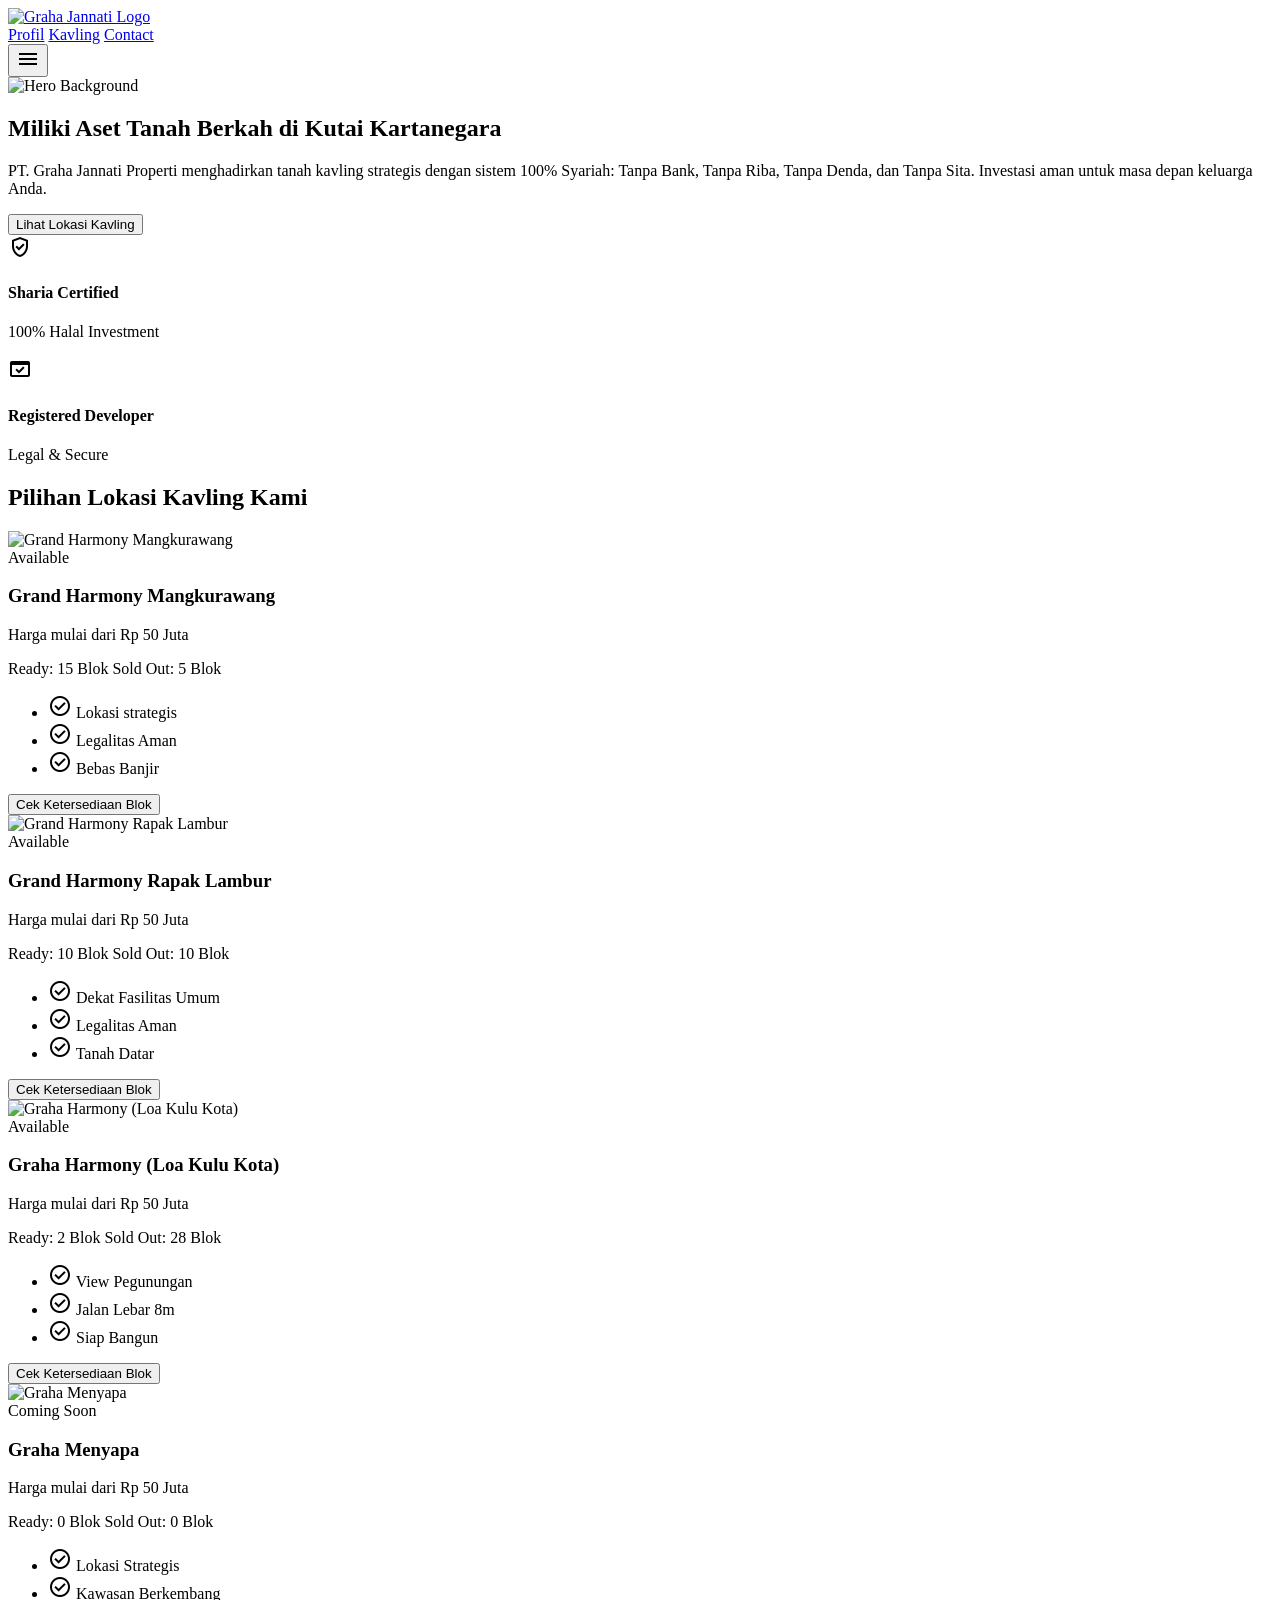
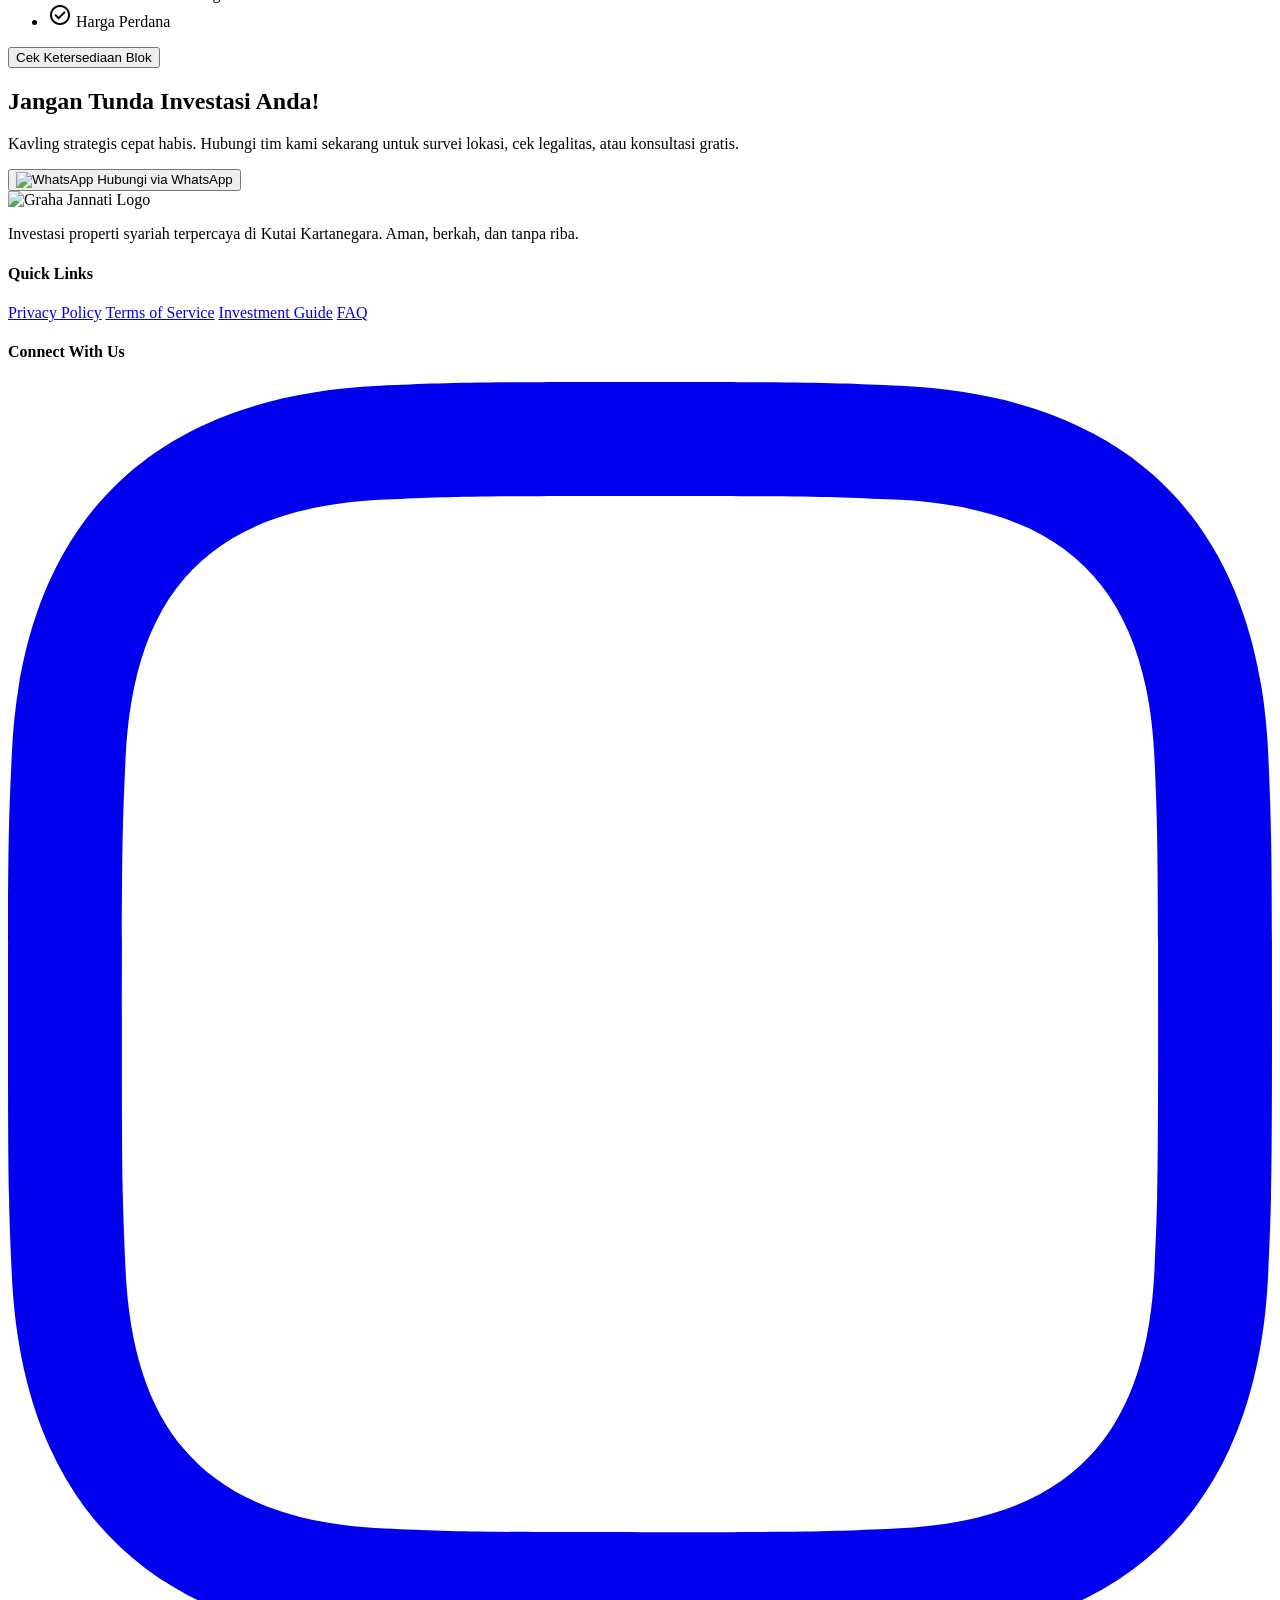
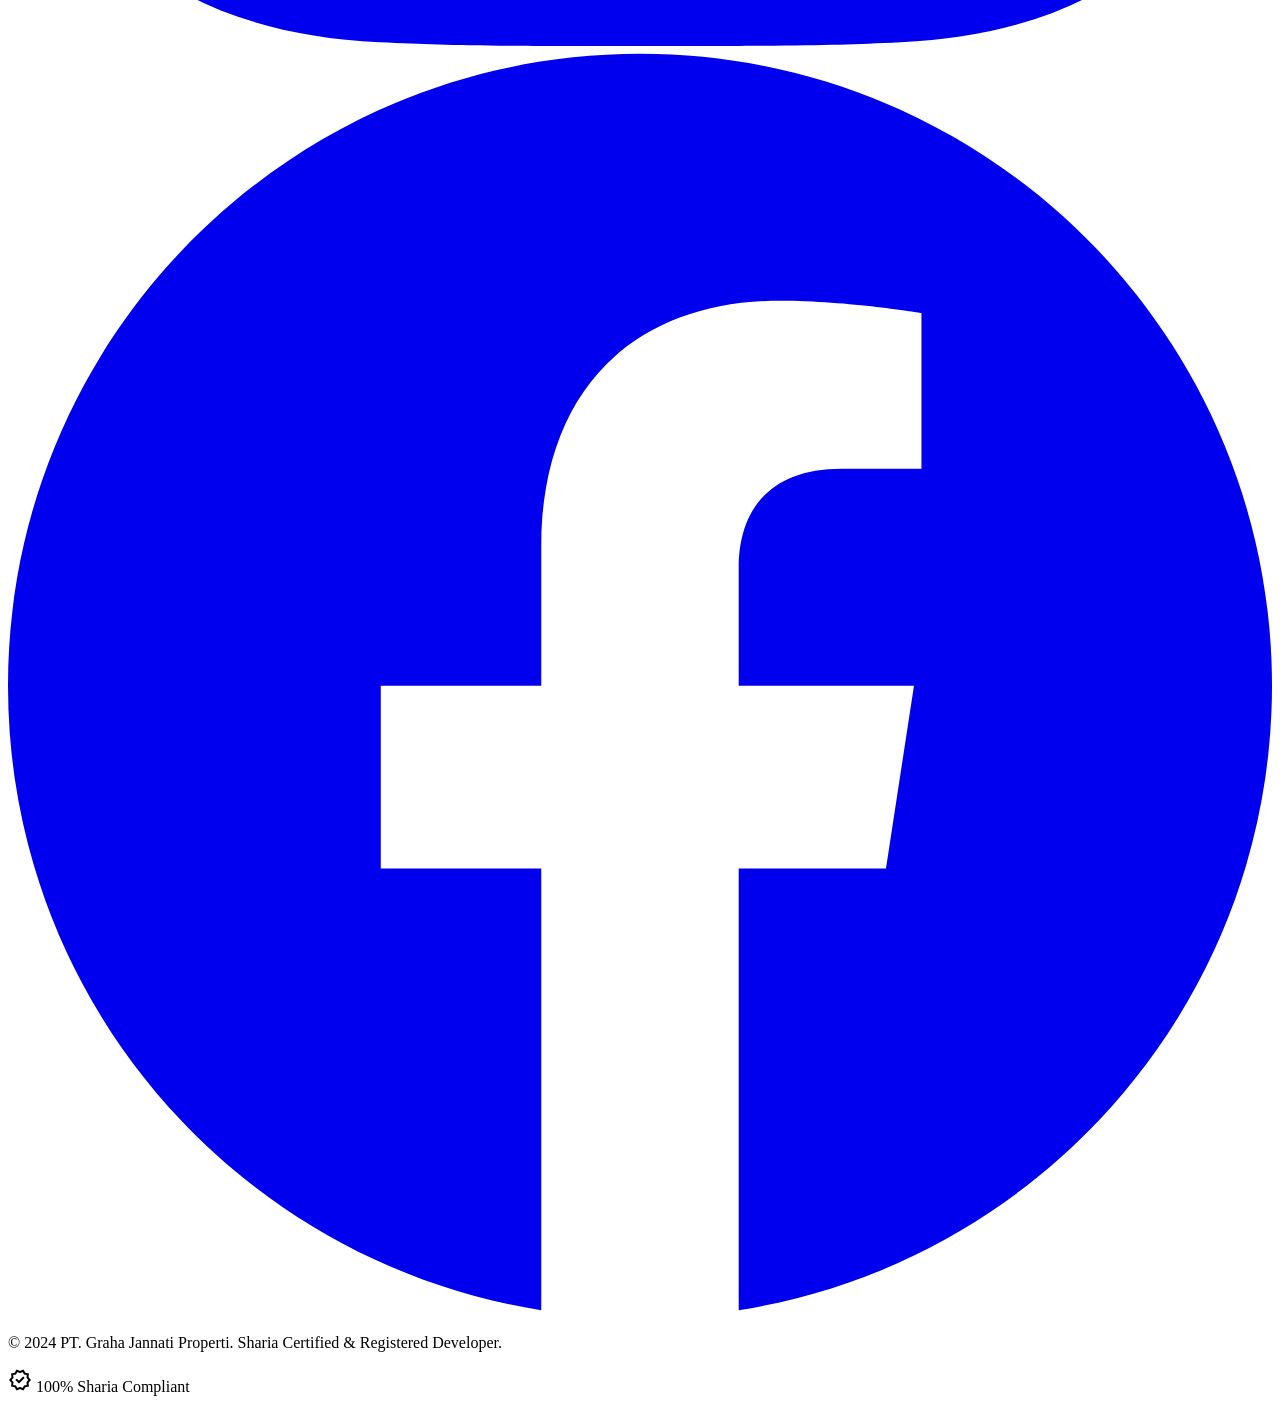
==== index.html @ 593609e7 "first commit" ====
<!DOCTYPE html>
<html class="scroll-smooth" lang="en">
<head>
    <meta charset="utf-8">
    <meta content="width=device-width, initial-scale=1.0" name="viewport">
    <title>Graha Jannati Properti - Tanah Berkah</title>
    
    <link href="https://fonts.googleapis.com/css2?family=Plus+Jakarta+Sans:wght@400;600;700&family=Inter:wght@400;600&display=swap" rel="stylesheet">
    <link href="https://fonts.googleapis.com/css2?family=Material+Symbols+Outlined:wght,FILL@100..700,0..1&display=swap" rel="stylesheet">
    
    <link rel="stylesheet" href="style.css">
    
    <script src="https://cdn.tailwindcss.com?plugins=forms,container-queries"></script>
    <script src="tailwind-config.js"></script>
</head>
<body class="bg-background text-on-background font-body-md antialiased pt-20">
    <nav class="fixed top-0 w-full z-50 bg-surface/80 dark:bg-surface-dim/80 backdrop-blur-md border-b border-outline-variant/30 shadow-sm transition-all duration-300 ease-in-out">
        <div class="flex justify-between items-center px-gutter py-4 max-w-container-max mx-auto">
            <a class="font-display-lg-mobile text-display-lg-mobile font-bold text-primary dark:text-primary-fixed" href="#"><img src="https://lh3.googleusercontent.com/aida-public/[base64]" alt="Graha Jannati Logo" class="h-10 w-auto object-contain"></a>
            <div class="hidden md:flex items-center space-x-6">
                <a class="font-label-md text-label-md uppercase tracking-wider text-primary font-bold border-b-2 border-primary pb-1" href="#">Profil</a>
                <a class="font-label-md text-label-md uppercase tracking-wider text-on-surface-variant hover:text-primary transition-all" href="#">Kavling</a>
                <a class="font-label-md text-label-md uppercase tracking-wider text-on-surface-variant hover:text-primary transition-all" href="#">Contact</a>
            </div>
            <button class="md:hidden text-on-surface">
                <span class="material-symbols-outlined text-3xl">menu</span>
            </button>
        </div>
    </nav>
    
    <section class="relative w-full min-h-[500px] flex items-center justify-center py-12">
        <div class="absolute inset-0 z-0">
            <img alt="Hero Background" class="w-full h-full object-cover" src="https://lh3.googleusercontent.com/aida-public/[base64]">
            <div class="absolute inset-0 bg-black/50 backdrop-blur-[2px]"></div>
        </div>
        <div class="relative z-10 w-full max-w-container-max mx-auto px-gutter text-center md:text-left flex flex-col md:flex-row items-center gap-8">
            <div class="md:w-3/5 space-y-stack-md text-white">
                <h1 class="font-display-lg text-display-lg md:text-[56px] text-white">
                    Miliki Aset Tanah Berkah di <span class="text-secondary-fixed">Kutai Kartanegara</span>
                </h1>
                <p class="font-body-lg text-body-lg text-inverse-on-surface max-w-2xl opacity-90">
                    PT. Graha Jannati Properti menghadirkan tanah kavling strategis dengan sistem 100% Syariah: Tanpa Bank, Tanpa Riba, Tanpa Denda, dan Tanpa Sita. Investasi aman untuk masa depan keluarga Anda.
                </p>
                <div class="pt-stack-md">
                    <button class="px-8 py-4 bg-secondary-container text-on-secondary-container rounded-full font-headline-sm text-[18px] hover:bg-secondary-fixed transition-all shadow-lg hover:shadow-xl transform hover:-translate-y-1">
                        Lihat Lokasi Kavling
                    </button>
                </div>
            </div>
            <div class="md:w-2/5 flex flex-col gap-4 mt-8 md:mt-0 items-center md:items-end w-full">
                <div class="bg-surface/10 backdrop-blur-md border border-white/20 p-4 rounded-xl flex items-center gap-4 w-full max-w-sm">
                    <span class="material-symbols-outlined text-secondary-fixed text-4xl">verified_user</span>
                    <div>
                        <h4 class="font-headline-sm text-lg text-white">Sharia Certified</h4>
                        <p class="font-caption text-caption text-inverse-on-surface opacity-80">100% Halal Investment</p>
                    </div>
                </div>
                <div class="bg-surface/10 backdrop-blur-md border border-white/20 p-4 rounded-xl flex items-center gap-4 w-full max-w-sm">
                    <span class="material-symbols-outlined text-secondary-fixed text-4xl">domain_verification</span>
                    <div>
                        <h4 class="font-headline-sm text-lg text-white">Registered Developer</h4>
                        <p class="font-caption text-caption text-inverse-on-surface opacity-80">Legal & Secure</p>
                    </div>
                </div>
            </div>
        </div>
    </section>

    <section class="py-section-padding-mobile md:py-section-padding-desktop px-gutter max-w-container-max mx-auto">
        <div class="text-center mb-12">
            <h2 class="font-headline-md text-headline-md text-on-surface mb-4">Pilihan Lokasi Kavling Kami</h2>
            <div class="w-24 h-1 bg-primary mx-auto rounded-full"></div>
        </div>
        <div class="grid grid-cols-1 md:grid-cols-2 lg:grid-cols-3 gap-8">
            <div class="bg-surface-container-lowest rounded-xl overflow-hidden border border-outline-variant/30 shadow-sm hover:shadow-lg transition-shadow duration-300 group">
                <div class="relative h-48 overflow-hidden">
                    <img alt="Grand Harmony Mangkurawang" class="w-full h-full object-cover group-hover:scale-105 transition-transform duration-500" src="https://lh3.googleusercontent.com/aida-public/[base64]">
                    <div class="absolute top-4 left-4 bg-primary text-on-primary px-3 py-1 rounded-full font-label-md text-xs shadow-md">Available</div>
                </div>
                <div class="p-6 space-y-4">
                    <h3 class="font-headline-sm text-xl text-on-surface">Grand Harmony Mangkurawang</h3>
                    <p class="font-headline-sm text-lg text-secondary">Harga mulai dari Rp 50 Juta</p>
                    <div class="space-y-1">
                        <div class="flex justify-between font-caption text-caption text-on-surface-variant">
                            <span class="">Ready: 15 Blok</span>
                            <span class="">Sold Out: 5 Blok</span>
                        </div>
                        <div class="w-full bg-surface-variant rounded-full h-2">
                            <div class="bg-primary h-2 rounded-full" style="width: 75%"></div>
                        </div>
                    </div>
                    <ul class="space-y-2 font-body-md text-sm text-on-surface-variant border-t border-outline-variant/20 pt-4">
                        <li class="flex items-center gap-2"><span class="material-symbols-outlined text-primary text-sm">check_circle</span> Lokasi strategis</li>
                        <li class="flex items-center gap-2"><span class="material-symbols-outlined text-primary text-sm">check_circle</span> Legalitas Aman</li>
                        <li class="flex items-center gap-2"><span class="material-symbols-outlined text-primary text-sm">check_circle</span> Bebas Banjir</li>
                    </ul>
                    <button class="w-full mt-4 py-3 border-2 border-primary text-primary rounded-lg font-label-md hover:bg-primary hover:text-on-primary transition-colors">
                        Cek Ketersediaan Blok
                    </button>
                </div>
            </div>
            <div class="bg-surface-container-lowest rounded-xl overflow-hidden border border-outline-variant/30 shadow-sm hover:shadow-lg transition-shadow duration-300 group">
                <div class="relative h-48 overflow-hidden">
                    <img alt="Grand Harmony Rapak Lambur" class="w-full h-full object-cover group-hover:scale-105 transition-transform duration-500" src="https://lh3.googleusercontent.com/aida-public/[base64]">
                    <div class="absolute top-4 left-4 bg-primary text-on-primary px-3 py-1 rounded-full font-label-md text-xs shadow-md">Available</div>
                </div>
                <div class="p-6 space-y-4">
                    <h3 class="font-headline-sm text-xl text-on-surface">Grand Harmony Rapak Lambur</h3>
                    <p class="font-headline-sm text-lg text-secondary">Harga mulai dari Rp 50 Juta</p>
                    <div class="space-y-1">
                        <div class="flex justify-between font-caption text-caption text-on-surface-variant">
                            <span class="">Ready: 10 Blok</span>
                            <span class="">Sold Out: 10 Blok</span>
                        </div>
                        <div class="w-full bg-surface-variant rounded-full h-2">
                            <div class="bg-primary h-2 rounded-full" style="width: 50%"></div>
                        </div>
                    </div>
                    <ul class="space-y-2 font-body-md text-sm text-on-surface-variant border-t border-outline-variant/20 pt-4">
                        <li class="flex items-center gap-2"><span class="material-symbols-outlined text-primary text-sm">check_circle</span> Dekat Fasilitas Umum</li>
                        <li class="flex items-center gap-2"><span class="material-symbols-outlined text-primary text-sm">check_circle</span> Legalitas Aman</li>
                        <li class="flex items-center gap-2"><span class="material-symbols-outlined text-primary text-sm">check_circle</span> Tanah Datar</li>
                    </ul>
                    <button class="w-full mt-4 py-3 border-2 border-primary text-primary rounded-lg font-label-md hover:bg-primary hover:text-on-primary transition-colors">
                        Cek Ketersediaan Blok
                    </button>
                </div>
            </div>
            <div class="bg-surface-container-lowest rounded-xl overflow-hidden border border-outline-variant/30 shadow-sm hover:shadow-lg transition-shadow duration-300 group">
                <div class="relative h-48 overflow-hidden">
                    <img alt="Graha Harmony (Loa Kulu Kota)" class="w-full h-full object-cover group-hover:scale-105 transition-transform duration-500" src="https://lh3.googleusercontent.com/aida-public/[base64]">
                    <div class="absolute top-4 left-4 bg-primary text-on-primary px-3 py-1 rounded-full font-label-md text-xs shadow-md">Available</div>
                </div>
                <div class="p-6 space-y-4">
                    <h3 class="font-headline-sm text-xl text-on-surface">Graha Harmony (Loa Kulu Kota)</h3>
                    <p class="font-headline-sm text-lg text-secondary">Harga mulai dari Rp 50 Juta</p>
                    <div class="space-y-1">
                        <div class="flex justify-between font-caption text-caption text-on-surface-variant">
                            <span class="">Ready: 2 Blok</span>
                            <span class="">Sold Out: 28 Blok</span>
                        </div>
                        <div class="w-full bg-surface-variant rounded-full h-2">
                            <div class="bg-primary h-2 rounded-full" style="width: 90%"></div>
                        </div>
                    </div>
                    <ul class="space-y-2 font-body-md text-sm text-on-surface-variant border-t border-outline-variant/20 pt-4">
                        <li class="flex items-center gap-2"><span class="material-symbols-outlined text-primary text-sm">check_circle</span> View Pegunungan</li>
                        <li class="flex items-center gap-2"><span class="material-symbols-outlined text-primary text-sm">check_circle</span> Jalan Lebar 8m</li>
                        <li class="flex items-center gap-2"><span class="material-symbols-outlined text-primary text-sm">check_circle</span> Siap Bangun</li>
                    </ul>
                    <button class="w-full mt-4 py-3 border-2 border-primary text-primary rounded-lg font-label-md hover:bg-primary hover:text-on-primary transition-colors">
                        Cek Ketersediaan Blok
                    </button>
                </div>
            </div>
            <div class="bg-surface-container-lowest rounded-xl overflow-hidden border border-outline-variant/30 shadow-sm hover:shadow-lg transition-shadow duration-300 group">
                <div class="relative h-48 overflow-hidden">
                    <img alt="Graha Menyapa" class="w-full h-full object-cover group-hover:scale-105 transition-transform duration-500" src="https://lh3.googleusercontent.com/aida-public/[base64]">
                    <div class="absolute top-4 left-4 bg-outline text-surface-container-lowest px-3 py-1 rounded-full font-label-md text-xs shadow-md">Coming Soon</div>
                </div>
                <div class="p-6 space-y-4">
                    <h3 class="font-headline-sm text-xl text-on-surface">Graha Menyapa</h3>
                    <p class="font-headline-sm text-lg text-secondary">Harga mulai dari Rp 50 Juta</p>
                    <div class="space-y-1">
                        <div class="flex justify-between font-caption text-caption text-on-surface-variant">
                            <span class="">Ready: 0 Blok</span>
                            <span class="">Sold Out: 0 Blok</span>
                        </div>
                        <div class="w-full bg-surface-variant rounded-full h-2">
                            <div class="bg-primary h-2 rounded-full" style="width: 0%"></div>
                        </div>
                    </div>
                    <ul class="space-y-2 font-body-md text-sm text-on-surface-variant border-t border-outline-variant/20 pt-4">
                        <li class="flex items-center gap-2"><span class="material-symbols-outlined text-primary text-sm">check_circle</span> Lokasi Strategis</li>
                        <li class="flex items-center gap-2"><span class="material-symbols-outlined text-primary text-sm">check_circle</span> Kawasan Berkembang</li>
                        <li class="flex items-center gap-2"><span class="material-symbols-outlined text-primary text-sm">check_circle</span> Harga Perdana</li>
                    </ul>
                    <button class="w-full mt-4 py-3 border-2 border-primary text-primary rounded-lg font-label-md hover:bg-primary hover:text-on-primary transition-colors">
                        Cek Ketersediaan Blok
                    </button>
                </div>
            </div>
        </div>
    </section>

    <section class="bg-primary py-section-padding-desktop px-gutter">
        <div class="max-w-4xl mx-auto text-center space-y-6">
            <h2 class="font-headline-md text-headline-md text-on-primary">Jangan Tunda Investasi Anda!</h2>
            <p class="font-body-lg text-body-lg text-on-primary-container opacity-90">
                Kavling strategis cepat habis. Hubungi tim kami sekarang untuk survei lokasi, cek legalitas, atau konsultasi gratis.
            </p>
            <div class="pt-4">
                <button class="inline-flex items-center gap-2 px-8 py-4 bg-surface-container-lowest text-primary rounded-full font-label-md text-lg hover:bg-surface-bright transition-colors shadow-lg">
                    <img alt="WhatsApp" class="w-6 h-6" src="https://lh3.googleusercontent.com/aida-public/[base64]">
                    Hubungi via WhatsApp
                </button>
            </div>
        </div>
    </section>

    <footer class="w-full bg-surface-container-lowest dark:bg-inverse-surface border-t border-surface-container-high dark:border-surface-container-highest mt-auto">
        <div class="max-w-container-max mx-auto px-gutter py-12">
            <div class="grid grid-cols-1 md:grid-cols-3 gap-8 items-start mb-8">
                <div class="space-y-4">
                    <div class="mb-4"><img src="https://lh3.googleusercontent.com/aida-public/[base64]" alt="Graha Jannati Logo" class="h-12 w-auto object-contain"></div>
                    <p class="text-on-surface-variant text-sm max-w-xs">Investasi properti syariah terpercaya di Kutai Kartanegara. Aman, berkah, dan tanpa riba.</p>
                </div>
                <div class="space-y-4">
                    <h4 class="font-label-md text-label-md uppercase tracking-wider text-on-surface">Quick Links</h4>
                    <div class="flex flex-col gap-2">
                        <a href="#" class="text-on-surface-variant hover:text-primary transition-colors text-sm">Privacy Policy</a>
                        <a href="#" class="text-on-surface-variant hover:text-primary transition-colors text-sm">Terms of Service</a>
                        <a href="#" class="text-on-surface-variant hover:text-primary transition-colors text-sm">Investment Guide</a>
                        <a href="#" class="text-on-surface-variant hover:text-primary transition-colors text-sm">FAQ</a>
                    </div>
                </div>
                <div class="space-y-4 md:text-right">
                    <h4 class="font-label-md text-label-md uppercase tracking-wider text-on-surface">Connect With Us</h4>
                    <div class="flex items-center md:justify-end gap-4">
                        <a href="#" class="w-10 h-10 flex items-center justify-center rounded-full bg-primary/10 text-primary hover:bg-primary hover:text-on-primary transition-all duration-300" aria-label="Instagram"><svg class="w-5 h-5" fill="currentColor" viewBox="0 0 24 24"><path d="M12 2.163c3.204 0 3.584.012 4.85.07 3.252.148 4.771 1.691 4.919 4.919.058 1.265.069 1.645.069 4.849 0 3.205-.012 3.584-.069 4.849-.149 3.225-1.664 4.771-4.919 4.919-1.266.058-1.644.07-4.85.07-3.204 0-3.584-.012-4.849-.07-3.26-.149-4.771-1.699-4.919-4.92-.058-1.265-.07-1.644-.07-4.849 0-3.204.013-3.583.07-4.849.149-3.227 1.664-4.771 4.919-4.919 1.266-.057 1.645-.069 4.849-.069zm0-2.163c-3.259 0-3.667.014-4.947.072-4.358.2-6.78 2.618-6.98 6.98-.059 1.281-.073 1.689-.073 4.948 0 3.259.014 3.668.072 4.948.2 4.358 2.618 6.78 6.98 6.98 1.281.058 1.689.072 4.948.072 3.259 0 3.668-.014 4.948-.072 4.354-.2 6.782-2.618 6.979-6.98.059-1.28.073-1.689.073-4.948 0-3.259-.014-3.667-.072-4.947-.196-4.354-2.617-6.78-6.979-6.98-1.281-.059-1.69-.073-4.949-.073z"></path></svg></a>
                        <a href="#" class="w-10 h-10 flex items-center justify-center rounded-full bg-primary/10 text-primary hover:bg-primary hover:text-on-primary transition-all duration-300" aria-label="Facebook"><svg class="w-5 h-5" fill="currentColor" viewBox="0 0 24 24"><path d="M24 12.073c0-6.627-5.373-12-12-12s-12 5.373-12 12c0 5.99 4.388 10.954 10.125 11.854v-8.385H7.078v-3.47h3.047V9.43c0-3.007 1.792-4.669 4.533-4.669 1.312 0 2.686.235 2.686.235v2.953H15.83c-1.491 0-1.956.925-1.956 1.874v2.25h3.328l-.532 3.47h-2.796v8.385C19.612 23.027 24 18.062 24 12.073z"></path></svg></a>
                    </div>
                </div>
            </div>
            <div class="border-t border-outline-variant/20 pt-8 flex flex-col md:flex-row justify-between items-center gap-4">
                <p class="font-body-md text-sm text-on-surface-variant opacity-80">
                    © 2024 PT. Graha Jannati Properti. Sharia Certified & Registered Developer.
                </p>
                <div class="flex items-center gap-2 text-primary">
                    <span class="material-symbols-outlined text-sm">verified</span>
                    <span class="text-xs font-label-md uppercase tracking-tighter">100% Sharia Compliant</span>
                </div>
            </div>
        </div>
    </footer>
</body>
</html>
---- style.css ----
/* Pengaturan dasar untuk outline icon */
.material-symbols-outlined {
    font-variation-settings: 'FILL' 0, 'wght' 400, 'GRAD' 0, 'opsz' 24;
}

/* Pengaturan untuk icon yang diisi (filled) */
.material-symbols-outlined[data-weight="fill"],
.icon-filled {
    font-variation-settings: 'FILL' 1;
}
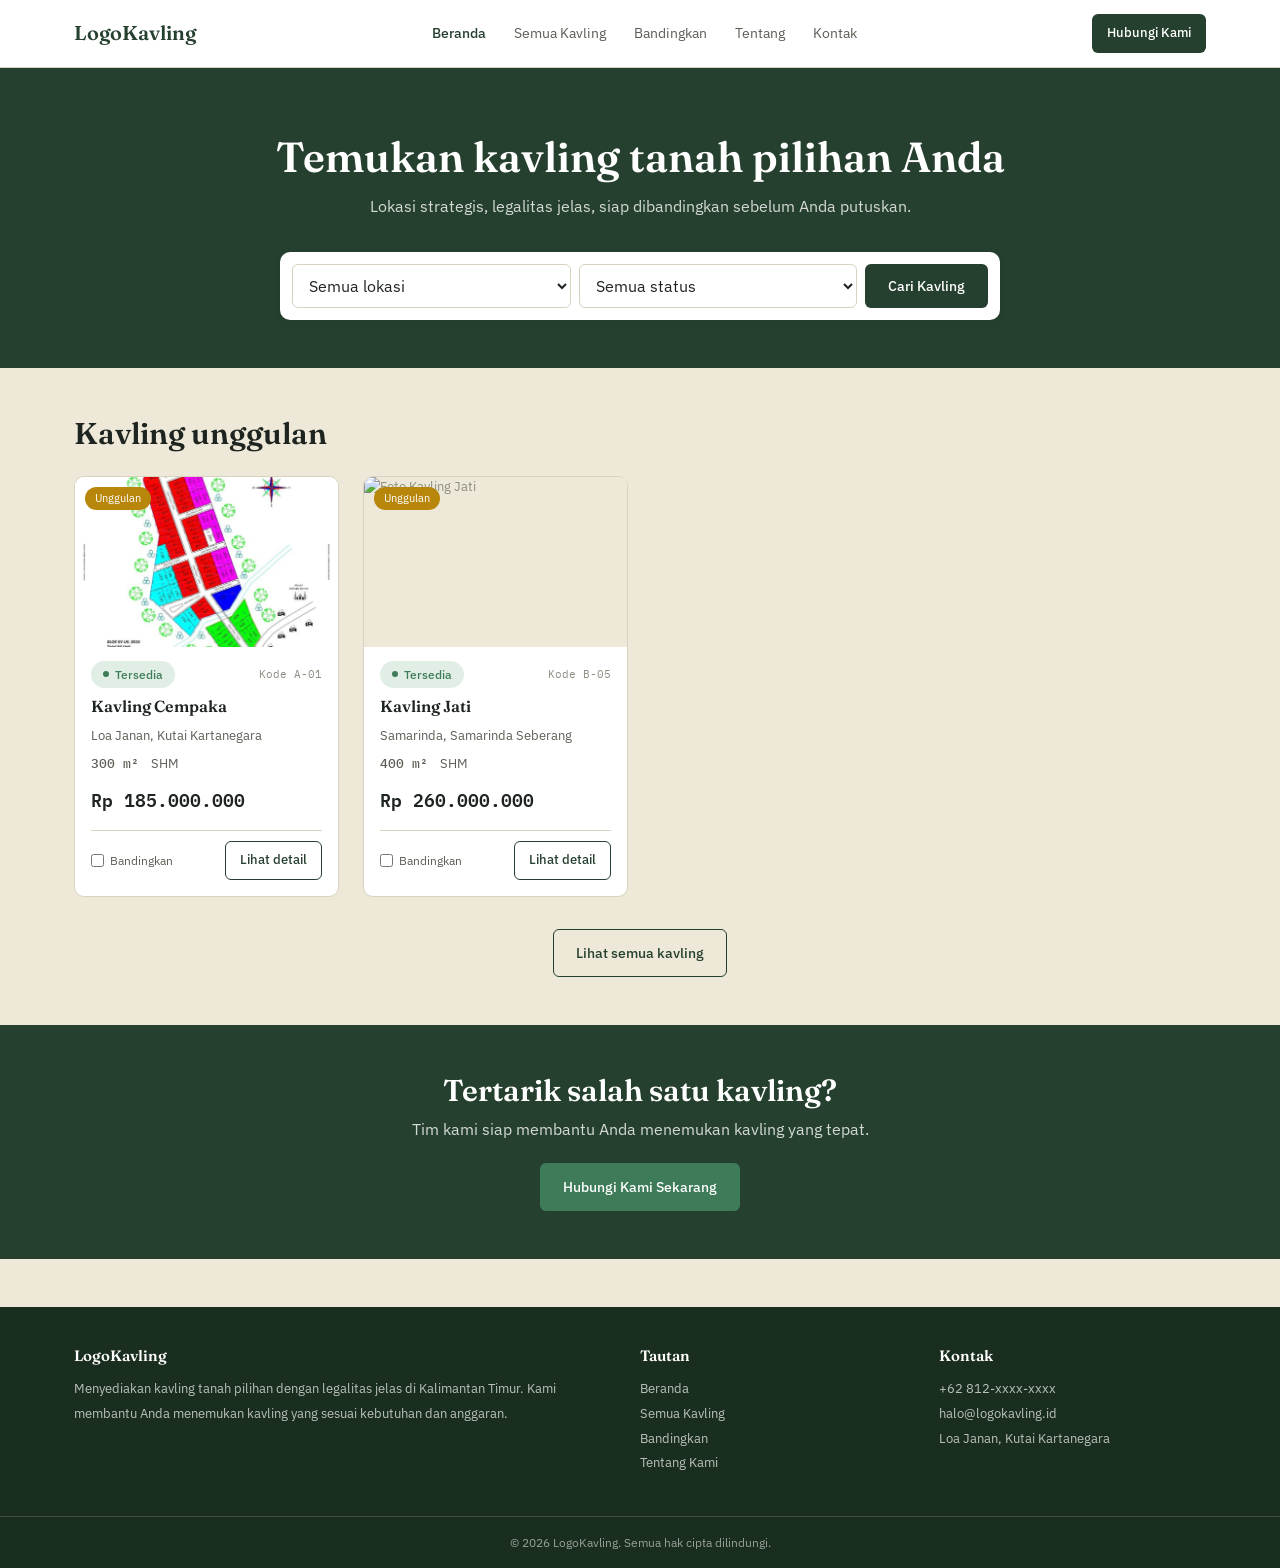
==== commit a9b4362e: "ubah folder" ====
--- a/index.html
+++ b/index.html
@@ -1,237 +1,62 @@
 <!DOCTYPE html>
-<html class="scroll-smooth" lang="en">
+<html lang="id">
 <head>
-    <meta charset="utf-8">
-    <meta content="width=device-width, initial-scale=1.0" name="viewport">
-    <title>Graha Jannati Properti - Tanah Berkah</title>
-    
-    <link href="https://fonts.googleapis.com/css2?family=Plus+Jakarta+Sans:wght@400;600;700&family=Inter:wght@400;600&display=swap" rel="stylesheet">
-    <link href="https://fonts.googleapis.com/css2?family=Material+Symbols+Outlined:wght,FILL@100..700,0..1&display=swap" rel="stylesheet">
-    
-    <link rel="stylesheet" href="style.css">
-    
-    <script src="https://cdn.tailwindcss.com?plugins=forms,container-queries"></script>
-    <script src="tailwind-config.js"></script>
+  <meta charset="UTF-8">
+  <meta name="viewport" content="width=device-width, initial-scale=1.0">
+  <title>LogoKavling — Kavling Tanah Pilihan</title>
+  <link rel="preconnect" href="https://fonts.googleapis.com">
+  <link href="https://fonts.googleapis.com/css2?family=Fraunces:wght@600;700&family=IBM+Plex+Sans:wght@400;500&family=IBM+Plex+Mono:wght@400;500&display=swap" rel="stylesheet">
+  <link rel="stylesheet" href="css/style.css">
+  <link rel="stylesheet" href="css/components.css">
 </head>
-<body class="bg-background text-on-background font-body-md antialiased pt-20">
-    <nav class="fixed top-0 w-full z-50 bg-surface/80 dark:bg-surface-dim/80 backdrop-blur-md border-b border-outline-variant/30 shadow-sm transition-all duration-300 ease-in-out">
-        <div class="flex justify-between items-center px-gutter py-4 max-w-container-max mx-auto">
-            <a class="font-display-lg-mobile text-display-lg-mobile font-bold text-primary dark:text-primary-fixed" href="#"><img src="https://lh3.googleusercontent.com/aida-public/[base64]" alt="Graha Jannati Logo" class="h-10 w-auto object-contain"></a>
-            <div class="hidden md:flex items-center space-x-6">
-                <a class="font-label-md text-label-md uppercase tracking-wider text-primary font-bold border-b-2 border-primary pb-1" href="#">Profil</a>
-                <a class="font-label-md text-label-md uppercase tracking-wider text-on-surface-variant hover:text-primary transition-all" href="#">Kavling</a>
-                <a class="font-label-md text-label-md uppercase tracking-wider text-on-surface-variant hover:text-primary transition-all" href="#">Contact</a>
-            </div>
-            <button class="md:hidden text-on-surface">
-                <span class="material-symbols-outlined text-3xl">menu</span>
-            </button>
-        </div>
-    </nav>
-    
-    <section class="relative w-full min-h-[500px] flex items-center justify-center py-12">
-        <div class="absolute inset-0 z-0">
-            <img alt="Hero Background" class="w-full h-full object-cover" src="https://lh3.googleusercontent.com/aida-public/[base64]">
-            <div class="absolute inset-0 bg-black/50 backdrop-blur-[2px]"></div>
-        </div>
-        <div class="relative z-10 w-full max-w-container-max mx-auto px-gutter text-center md:text-left flex flex-col md:flex-row items-center gap-8">
-            <div class="md:w-3/5 space-y-stack-md text-white">
-                <h1 class="font-display-lg text-display-lg md:text-[56px] text-white">
-                    Miliki Aset Tanah Berkah di <span class="text-secondary-fixed">Kutai Kartanegara</span>
-                </h1>
-                <p class="font-body-lg text-body-lg text-inverse-on-surface max-w-2xl opacity-90">
-                    PT. Graha Jannati Properti menghadirkan tanah kavling strategis dengan sistem 100% Syariah: Tanpa Bank, Tanpa Riba, Tanpa Denda, dan Tanpa Sita. Investasi aman untuk masa depan keluarga Anda.
-                </p>
-                <div class="pt-stack-md">
-                    <button class="px-8 py-4 bg-secondary-container text-on-secondary-container rounded-full font-headline-sm text-[18px] hover:bg-secondary-fixed transition-all shadow-lg hover:shadow-xl transform hover:-translate-y-1">
-                        Lihat Lokasi Kavling
-                    </button>
-                </div>
-            </div>
-            <div class="md:w-2/5 flex flex-col gap-4 mt-8 md:mt-0 items-center md:items-end w-full">
-                <div class="bg-surface/10 backdrop-blur-md border border-white/20 p-4 rounded-xl flex items-center gap-4 w-full max-w-sm">
-                    <span class="material-symbols-outlined text-secondary-fixed text-4xl">verified_user</span>
-                    <div>
-                        <h4 class="font-headline-sm text-lg text-white">Sharia Certified</h4>
-                        <p class="font-caption text-caption text-inverse-on-surface opacity-80">100% Halal Investment</p>
-                    </div>
-                </div>
-                <div class="bg-surface/10 backdrop-blur-md border border-white/20 p-4 rounded-xl flex items-center gap-4 w-full max-w-sm">
-                    <span class="material-symbols-outlined text-secondary-fixed text-4xl">domain_verification</span>
-                    <div>
-                        <h4 class="font-headline-sm text-lg text-white">Registered Developer</h4>
-                        <p class="font-caption text-caption text-inverse-on-surface opacity-80">Legal & Secure</p>
-                    </div>
-                </div>
-            </div>
-        </div>
-    </section>
+<body data-page="index">
 
-    <section class="py-section-padding-mobile md:py-section-padding-desktop px-gutter max-w-container-max mx-auto">
-        <div class="text-center mb-12">
-            <h2 class="font-headline-md text-headline-md text-on-surface mb-4">Pilihan Lokasi Kavling Kami</h2>
-            <div class="w-24 h-1 bg-primary mx-auto rounded-full"></div>
-        </div>
-        <div class="grid grid-cols-1 md:grid-cols-2 lg:grid-cols-3 gap-8">
-            <div class="bg-surface-container-lowest rounded-xl overflow-hidden border border-outline-variant/30 shadow-sm hover:shadow-lg transition-shadow duration-300 group">
-                <div class="relative h-48 overflow-hidden">
-                    <img alt="Grand Harmony Mangkurawang" class="w-full h-full object-cover group-hover:scale-105 transition-transform duration-500" src="https://lh3.googleusercontent.com/aida-public/[base64]">
-                    <div class="absolute top-4 left-4 bg-primary text-on-primary px-3 py-1 rounded-full font-label-md text-xs shadow-md">Available</div>
-                </div>
-                <div class="p-6 space-y-4">
-                    <h3 class="font-headline-sm text-xl text-on-surface">Grand Harmony Mangkurawang</h3>
-                    <p class="font-headline-sm text-lg text-secondary">Harga mulai dari Rp 50 Juta</p>
-                    <div class="space-y-1">
-                        <div class="flex justify-between font-caption text-caption text-on-surface-variant">
-                            <span class="">Ready: 15 Blok</span>
-                            <span class="">Sold Out: 5 Blok</span>
-                        </div>
-                        <div class="w-full bg-surface-variant rounded-full h-2">
-                            <div class="bg-primary h-2 rounded-full" style="width: 75%"></div>
-                        </div>
-                    </div>
-                    <ul class="space-y-2 font-body-md text-sm text-on-surface-variant border-t border-outline-variant/20 pt-4">
-                        <li class="flex items-center gap-2"><span class="material-symbols-outlined text-primary text-sm">check_circle</span> Lokasi strategis</li>
-                        <li class="flex items-center gap-2"><span class="material-symbols-outlined text-primary text-sm">check_circle</span> Legalitas Aman</li>
-                        <li class="flex items-center gap-2"><span class="material-symbols-outlined text-primary text-sm">check_circle</span> Bebas Banjir</li>
-                    </ul>
-                    <button class="w-full mt-4 py-3 border-2 border-primary text-primary rounded-lg font-label-md hover:bg-primary hover:text-on-primary transition-colors">
-                        Cek Ketersediaan Blok
-                    </button>
-                </div>
-            </div>
-            <div class="bg-surface-container-lowest rounded-xl overflow-hidden border border-outline-variant/30 shadow-sm hover:shadow-lg transition-shadow duration-300 group">
-                <div class="relative h-48 overflow-hidden">
-                    <img alt="Grand Harmony Rapak Lambur" class="w-full h-full object-cover group-hover:scale-105 transition-transform duration-500" src="https://lh3.googleusercontent.com/aida-public/[base64]">
-                    <div class="absolute top-4 left-4 bg-primary text-on-primary px-3 py-1 rounded-full font-label-md text-xs shadow-md">Available</div>
-                </div>
-                <div class="p-6 space-y-4">
-                    <h3 class="font-headline-sm text-xl text-on-surface">Grand Harmony Rapak Lambur</h3>
-                    <p class="font-headline-sm text-lg text-secondary">Harga mulai dari Rp 50 Juta</p>
-                    <div class="space-y-1">
-                        <div class="flex justify-between font-caption text-caption text-on-surface-variant">
-                            <span class="">Ready: 10 Blok</span>
-                            <span class="">Sold Out: 10 Blok</span>
-                        </div>
-                        <div class="w-full bg-surface-variant rounded-full h-2">
-                            <div class="bg-primary h-2 rounded-full" style="width: 50%"></div>
-                        </div>
-                    </div>
-                    <ul class="space-y-2 font-body-md text-sm text-on-surface-variant border-t border-outline-variant/20 pt-4">
-                        <li class="flex items-center gap-2"><span class="material-symbols-outlined text-primary text-sm">check_circle</span> Dekat Fasilitas Umum</li>
-                        <li class="flex items-center gap-2"><span class="material-symbols-outlined text-primary text-sm">check_circle</span> Legalitas Aman</li>
-                        <li class="flex items-center gap-2"><span class="material-symbols-outlined text-primary text-sm">check_circle</span> Tanah Datar</li>
-                    </ul>
-                    <button class="w-full mt-4 py-3 border-2 border-primary text-primary rounded-lg font-label-md hover:bg-primary hover:text-on-primary transition-colors">
-                        Cek Ketersediaan Blok
-                    </button>
-                </div>
-            </div>
-            <div class="bg-surface-container-lowest rounded-xl overflow-hidden border border-outline-variant/30 shadow-sm hover:shadow-lg transition-shadow duration-300 group">
-                <div class="relative h-48 overflow-hidden">
-                    <img alt="Graha Harmony (Loa Kulu Kota)" class="w-full h-full object-cover group-hover:scale-105 transition-transform duration-500" src="https://lh3.googleusercontent.com/aida-public/[base64]">
-                    <div class="absolute top-4 left-4 bg-primary text-on-primary px-3 py-1 rounded-full font-label-md text-xs shadow-md">Available</div>
-                </div>
-                <div class="p-6 space-y-4">
-                    <h3 class="font-headline-sm text-xl text-on-surface">Graha Harmony (Loa Kulu Kota)</h3>
-                    <p class="font-headline-sm text-lg text-secondary">Harga mulai dari Rp 50 Juta</p>
-                    <div class="space-y-1">
-                        <div class="flex justify-between font-caption text-caption text-on-surface-variant">
-                            <span class="">Ready: 2 Blok</span>
-                            <span class="">Sold Out: 28 Blok</span>
-                        </div>
-                        <div class="w-full bg-surface-variant rounded-full h-2">
-                            <div class="bg-primary h-2 rounded-full" style="width: 90%"></div>
-                        </div>
-                    </div>
-                    <ul class="space-y-2 font-body-md text-sm text-on-surface-variant border-t border-outline-variant/20 pt-4">
-                        <li class="flex items-center gap-2"><span class="material-symbols-outlined text-primary text-sm">check_circle</span> View Pegunungan</li>
-                        <li class="flex items-center gap-2"><span class="material-symbols-outlined text-primary text-sm">check_circle</span> Jalan Lebar 8m</li>
-                        <li class="flex items-center gap-2"><span class="material-symbols-outlined text-primary text-sm">check_circle</span> Siap Bangun</li>
-                    </ul>
-                    <button class="w-full mt-4 py-3 border-2 border-primary text-primary rounded-lg font-label-md hover:bg-primary hover:text-on-primary transition-colors">
-                        Cek Ketersediaan Blok
-                    </button>
-                </div>
-            </div>
-            <div class="bg-surface-container-lowest rounded-xl overflow-hidden border border-outline-variant/30 shadow-sm hover:shadow-lg transition-shadow duration-300 group">
-                <div class="relative h-48 overflow-hidden">
-                    <img alt="Graha Menyapa" class="w-full h-full object-cover group-hover:scale-105 transition-transform duration-500" src="https://lh3.googleusercontent.com/aida-public/[base64]">
-                    <div class="absolute top-4 left-4 bg-outline text-surface-container-lowest px-3 py-1 rounded-full font-label-md text-xs shadow-md">Coming Soon</div>
-                </div>
-                <div class="p-6 space-y-4">
-                    <h3 class="font-headline-sm text-xl text-on-surface">Graha Menyapa</h3>
-                    <p class="font-headline-sm text-lg text-secondary">Harga mulai dari Rp 50 Juta</p>
-                    <div class="space-y-1">
-                        <div class="flex justify-between font-caption text-caption text-on-surface-variant">
-                            <span class="">Ready: 0 Blok</span>
-                            <span class="">Sold Out: 0 Blok</span>
-                        </div>
-                        <div class="w-full bg-surface-variant rounded-full h-2">
-                            <div class="bg-primary h-2 rounded-full" style="width: 0%"></div>
-                        </div>
-                    </div>
-                    <ul class="space-y-2 font-body-md text-sm text-on-surface-variant border-t border-outline-variant/20 pt-4">
-                        <li class="flex items-center gap-2"><span class="material-symbols-outlined text-primary text-sm">check_circle</span> Lokasi Strategis</li>
-                        <li class="flex items-center gap-2"><span class="material-symbols-outlined text-primary text-sm">check_circle</span> Kawasan Berkembang</li>
-                        <li class="flex items-center gap-2"><span class="material-symbols-outlined text-primary text-sm">check_circle</span> Harga Perdana</li>
-                    </ul>
-                    <button class="w-full mt-4 py-3 border-2 border-primary text-primary rounded-lg font-label-md hover:bg-primary hover:text-on-primary transition-colors">
-                        Cek Ketersediaan Blok
-                    </button>
-                </div>
-            </div>
-        </div>
-    </section>
+  <div id="navbar-placeholder"></div>
 
-    <section class="bg-primary py-section-padding-desktop px-gutter">
-        <div class="max-w-4xl mx-auto text-center space-y-6">
-            <h2 class="font-headline-md text-headline-md text-on-primary">Jangan Tunda Investasi Anda!</h2>
-            <p class="font-body-lg text-body-lg text-on-primary-container opacity-90">
-                Kavling strategis cepat habis. Hubungi tim kami sekarang untuk survei lokasi, cek legalitas, atau konsultasi gratis.
-            </p>
-            <div class="pt-4">
-                <button class="inline-flex items-center gap-2 px-8 py-4 bg-surface-container-lowest text-primary rounded-full font-label-md text-lg hover:bg-surface-bright transition-colors shadow-lg">
-                    <img alt="WhatsApp" class="w-6 h-6" src="https://lh3.googleusercontent.com/aida-public/[base64]">
-                    Hubungi via WhatsApp
-                </button>
-            </div>
-        </div>
-    </section>
+  <section class="hero">
+    <div class="container">
+      <h1>Temukan kavling tanah pilihan Anda</h1>
+      <p>Lokasi strategis, legalitas jelas, siap dibandingkan sebelum Anda putuskan.</p>
 
-    <footer class="w-full bg-surface-container-lowest dark:bg-inverse-surface border-t border-surface-container-high dark:border-surface-container-highest mt-auto">
-        <div class="max-w-container-max mx-auto px-gutter py-12">
-            <div class="grid grid-cols-1 md:grid-cols-3 gap-8 items-start mb-8">
-                <div class="space-y-4">
-                    <div class="mb-4"><img src="https://lh3.googleusercontent.com/aida-public/[base64]" alt="Graha Jannati Logo" class="h-12 w-auto object-contain"></div>
-                    <p class="text-on-surface-variant text-sm max-w-xs">Investasi properti syariah terpercaya di Kutai Kartanegara. Aman, berkah, dan tanpa riba.</p>
-                </div>
-                <div class="space-y-4">
-                    <h4 class="font-label-md text-label-md uppercase tracking-wider text-on-surface">Quick Links</h4>
-                    <div class="flex flex-col gap-2">
-                        <a href="#" class="text-on-surface-variant hover:text-primary transition-colors text-sm">Privacy Policy</a>
-                        <a href="#" class="text-on-surface-variant hover:text-primary transition-colors text-sm">Terms of Service</a>
-                        <a href="#" class="text-on-surface-variant hover:text-primary transition-colors text-sm">Investment Guide</a>
-                        <a href="#" class="text-on-surface-variant hover:text-primary transition-colors text-sm">FAQ</a>
-                    </div>
-                </div>
-                <div class="space-y-4 md:text-right">
-                    <h4 class="font-label-md text-label-md uppercase tracking-wider text-on-surface">Connect With Us</h4>
-                    <div class="flex items-center md:justify-end gap-4">
-                        <a href="#" class="w-10 h-10 flex items-center justify-center rounded-full bg-primary/10 text-primary hover:bg-primary hover:text-on-primary transition-all duration-300" aria-label="Instagram"><svg class="w-5 h-5" fill="currentColor" viewBox="0 0 24 24"><path d="M12 2.163c3.204 0 3.584.012 4.85.07 3.252.148 4.771 1.691 4.919 4.919.058 1.265.069 1.645.069 4.849 0 3.205-.012 3.584-.069 4.849-.149 3.225-1.664 4.771-4.919 4.919-1.266.058-1.644.07-4.85.07-3.204 0-3.584-.012-4.849-.07-3.26-.149-4.771-1.699-4.919-4.92-.058-1.265-.07-1.644-.07-4.849 0-3.204.013-3.583.07-4.849.149-3.227 1.664-4.771 4.919-4.919 1.266-.057 1.645-.069 4.849-.069zm0-2.163c-3.259 0-3.667.014-4.947.072-4.358.2-6.78 2.618-6.98 6.98-.059 1.281-.073 1.689-.073 4.948 0 3.259.014 3.668.072 4.948.2 4.358 2.618 6.78 6.98 6.98 1.281.058 1.689.072 4.948.072 3.259 0 3.668-.014 4.948-.072 4.354-.2 6.782-2.618 6.979-6.98.059-1.28.073-1.689.073-4.948 0-3.259-.014-3.667-.072-4.947-.196-4.354-2.617-6.78-6.979-6.98-1.281-.059-1.69-.073-4.949-.073z"></path></svg></a>
-                        <a href="#" class="w-10 h-10 flex items-center justify-center rounded-full bg-primary/10 text-primary hover:bg-primary hover:text-on-primary transition-all duration-300" aria-label="Facebook"><svg class="w-5 h-5" fill="currentColor" viewBox="0 0 24 24"><path d="M24 12.073c0-6.627-5.373-12-12-12s-12 5.373-12 12c0 5.99 4.388 10.954 10.125 11.854v-8.385H7.078v-3.47h3.047V9.43c0-3.007 1.792-4.669 4.533-4.669 1.312 0 2.686.235 2.686.235v2.953H15.83c-1.491 0-1.956.925-1.956 1.874v2.25h3.328l-.532 3.47h-2.796v8.385C19.612 23.027 24 18.062 24 12.073z"></path></svg></a>
-                    </div>
-                </div>
-            </div>
-            <div class="border-t border-outline-variant/20 pt-8 flex flex-col md:flex-row justify-between items-center gap-4">
-                <p class="font-body-md text-sm text-on-surface-variant opacity-80">
-                    © 2024 PT. Graha Jannati Properti. Sharia Certified & Registered Developer.
-                </p>
-                <div class="flex items-center gap-2 text-primary">
-                    <span class="material-symbols-outlined text-sm">verified</span>
-                    <span class="text-xs font-label-md uppercase tracking-tighter">100% Sharia Compliant</span>
-                </div>
-            </div>
-        </div>
-    </footer>
+      <form class="hero-search" onsubmit="submitHeroSearch(event)">
+        <select id="heroLokasi">
+          <option value="">Semua lokasi</option>
+        </select>
+        <select id="heroStatus">
+          <option value="">Semua status</option>
+          <option value="tersedia">Tersedia</option>
+          <option value="terjual">Terjual</option>
+        </select>
+        <button type="submit" class="btn btn-primary">Cari Kavling</button>
+      </form>
+    </div>
+  </section>
+
+  <section class="section">
+    <div class="container">
+      <h2 style="margin-bottom:24px;">Kavling unggulan</h2>
+      <div class="grid-kavling" id="featuredGrid">
+        <p class="text-muted">Memuat kavling...</p>
+      </div>
+      <div style="text-align:center; margin-top:32px;">
+        <a href="kavling.html" class="btn btn-secondary">Lihat semua kavling</a>
+      </div>
+    </div>
+  </section>
+
+  <section class="section" style="background:var(--color-primary); color:#fff; text-align:center;">
+    <div class="container">
+      <h2 style="color:#fff; margin-bottom:8px;">Tertarik salah satu kavling?</h2>
+      <p style="color:rgba(255,255,255,0.8); margin-bottom:20px;">Tim kami siap membantu Anda menemukan kavling yang tepat.</p>
+      <a href="kontak.html" class="btn btn-whatsapp">Hubungi Kami Sekarang</a>
+    </div>
+  </section>
+
+  <div id="footer-placeholder"></div>
+
+  <script src="js/data.js"></script>
+  <script src="js/compare.js"></script>
+  <script src="js/components.js"></script>
+  <script src="js/home.js"></script>
 </body>
-</html>+</html>
--- a/css/style.css
+++ b/css/style.css
@@ -0,0 +1,148 @@
+/* ==========================================================================
+   TOKENS — sumber tunggal warna, tipografi, spacing
+   ========================================================================== */
+:root {
+  /* Warna */
+  --color-ink: #1E2420;
+  --color-primary: #26402F;
+  --color-primary-dark: #1A2E20;
+  --color-base: #EDE8D8;
+  --color-surface: #FFFFFF;
+  --color-accent: #B8860B;
+  --color-accent-dark: #8C6708;
+  --color-status-tersedia: #3E7C59;
+  --color-status-tersedia-bg: #E1EEE5;
+  --color-status-terjual: #9C4A32;
+  --color-status-terjual-bg: #F0E1DB;
+  --color-border: #D8D2BE;
+  --color-text-secondary: #5B5E54;
+  --color-text-muted: #8B8D80;
+
+  /* Tipografi */
+  --font-display: "Fraunces", Georgia, serif;
+  --font-body: "IBM Plex Sans", -apple-system, sans-serif;
+  --font-mono: "IBM Plex Mono", "Courier New", monospace;
+
+  /* Spacing & layout */
+  --radius-sm: 6px;
+  --radius-md: 10px;
+  --radius-lg: 16px;
+  --max-width: 1180px;
+  --shadow-card: 0 1px 2px rgba(30, 36, 32, 0.06), 0 2px 8px rgba(30, 36, 32, 0.05);
+}
+
+/* ==========================================================================
+   RESET
+   ========================================================================== */
+* { box-sizing: border-box; margin: 0; padding: 0; }
+
+html { scroll-behavior: smooth; }
+
+body {
+  font-family: var(--font-body);
+  color: var(--color-ink);
+  background: var(--color-base);
+  line-height: 1.6;
+  font-size: 16px;
+}
+
+img { max-width: 100%; display: block; }
+
+a { color: inherit; text-decoration: none; }
+
+ul { list-style: none; }
+
+button, input, select { font-family: inherit; font-size: inherit; }
+
+button { cursor: pointer; }
+
+/* ==========================================================================
+   TIPOGRAFI
+   ========================================================================== */
+h1, h2, h3, .font-display {
+  font-family: var(--font-display);
+  font-weight: 600;
+  line-height: 1.2;
+  color: var(--color-ink);
+}
+
+h1 { font-size: clamp(28px, 4vw, 42px); }
+h2 { font-size: clamp(22px, 3vw, 30px); }
+h3 { font-size: 18px; }
+
+.text-muted { color: var(--color-text-muted); }
+.text-secondary { color: var(--color-text-secondary); }
+
+.font-mono {
+  font-family: var(--font-mono);
+}
+
+/* Angka penting (harga, luas, kode) selalu pakai mono — ciri khas situs ini */
+.angka {
+  font-family: var(--font-mono);
+  font-weight: 500;
+}
+
+/* ==========================================================================
+   LAYOUT UTILITIES
+   ========================================================================== */
+.container {
+  max-width: var(--max-width);
+  margin: 0 auto;
+  padding: 0 24px;
+}
+
+.section {
+  padding: 48px 0;
+}
+
+.grid-kavling {
+  display: grid;
+  grid-template-columns: repeat(auto-fill, minmax(260px, 1fr));
+  gap: 24px;
+}
+
+.btn {
+  display: inline-flex;
+  align-items: center;
+  gap: 8px;
+  padding: 12px 22px;
+  border-radius: var(--radius-sm);
+  border: 1px solid transparent;
+  font-weight: 500;
+  font-size: 14px;
+  transition: transform 0.1s ease, background 0.15s ease;
+}
+
+.btn:active { transform: scale(0.98); }
+
+.btn-primary {
+  background: var(--color-primary);
+  color: #fff;
+}
+.btn-primary:hover { background: var(--color-primary-dark); }
+
+.btn-secondary {
+  background: transparent;
+  border-color: var(--color-primary);
+  color: var(--color-primary);
+}
+.btn-secondary:hover { background: rgba(38, 64, 47, 0.06); }
+
+.btn-whatsapp {
+  background: #3E7C59;
+  color: #fff;
+}
+.btn-whatsapp:hover { background: #326347; }
+
+.btn-block { width: 100%; justify-content: center; }
+
+.btn-sm { padding: 8px 14px; font-size: 13px; }
+
+/* ==========================================================================
+   RESPONSIVE
+   ========================================================================== */
+@media (max-width: 640px) {
+  .section { padding: 32px 0; }
+  .container { padding: 0 16px; }
+}
--- a/css/components.css
+++ b/css/components.css
@@ -0,0 +1,559 @@
+/* ==========================================================================
+   NAVBAR
+   ========================================================================== */
+.navbar {
+  position: sticky;
+  top: 0;
+  z-index: 50;
+  background: var(--color-surface);
+  border-bottom: 1px solid var(--color-border);
+}
+
+.navbar-inner {
+  display: flex;
+  align-items: center;
+  justify-content: space-between;
+  padding: 14px 24px;
+  max-width: var(--max-width);
+  margin: 0 auto;
+}
+
+.navbar-logo {
+  font-family: var(--font-display);
+  font-size: 20px;
+  font-weight: 600;
+  color: var(--color-primary);
+}
+
+.navbar-links {
+  display: flex;
+  gap: 28px;
+  font-size: 14px;
+  color: var(--color-text-secondary);
+}
+
+.navbar-links a:hover,
+.navbar-links a.active {
+  color: var(--color-primary);
+  font-weight: 500;
+}
+
+.navbar-actions {
+  display: flex;
+  align-items: center;
+  gap: 12px;
+}
+
+.navbar-toggle {
+  display: none;
+  background: none;
+  border: none;
+  font-size: 24px;
+  color: var(--color-ink);
+}
+
+.compare-count {
+  position: relative;
+}
+
+.compare-count .badge-count {
+  position: absolute;
+  top: -6px;
+  right: -10px;
+  background: var(--color-accent);
+  color: #fff;
+  font-size: 10px;
+  font-family: var(--font-mono);
+  min-width: 16px;
+  height: 16px;
+  border-radius: 50%;
+  display: flex;
+  align-items: center;
+  justify-content: center;
+  padding: 0 3px;
+}
+
+@media (max-width: 860px) {
+  .navbar-links { display: none; }
+  .navbar-toggle { display: block; }
+  .navbar-links.open {
+    display: flex;
+    flex-direction: column;
+    position: absolute;
+    top: 100%;
+    left: 0;
+    right: 0;
+    background: var(--color-surface);
+    border-bottom: 1px solid var(--color-border);
+    padding: 16px 24px;
+    gap: 16px;
+  }
+}
+
+/* ==========================================================================
+   HERO
+   ========================================================================== */
+.hero {
+  background: var(--color-primary);
+  color: #fff;
+  padding: 64px 0 48px;
+  text-align: center;
+}
+
+.hero h1 { color: #fff; margin-bottom: 12px; }
+
+.hero p {
+  color: rgba(255, 255, 255, 0.8);
+  font-size: 16px;
+  margin-bottom: 32px;
+}
+
+.hero-search {
+  background: var(--color-surface);
+  border-radius: var(--radius-md);
+  padding: 12px;
+  max-width: 720px;
+  margin: 0 auto;
+  display: flex;
+  gap: 8px;
+  flex-wrap: wrap;
+  box-shadow: var(--shadow-card);
+}
+
+.hero-search select,
+.hero-search input {
+  flex: 1;
+  min-width: 140px;
+  padding: 10px 12px;
+  border: 1px solid var(--color-border);
+  border-radius: var(--radius-sm);
+  background: #fff;
+  color: var(--color-ink);
+}
+
+/* ==========================================================================
+   FILTER BAR (halaman daftar kavling)
+   ========================================================================== */
+.filter-bar {
+  display: flex;
+  gap: 12px;
+  flex-wrap: wrap;
+  align-items: center;
+  background: var(--color-surface);
+  border: 1px solid var(--color-border);
+  border-radius: var(--radius-md);
+  padding: 16px;
+  margin-bottom: 24px;
+}
+
+.filter-bar select,
+.filter-bar input {
+  padding: 8px 10px;
+  border: 1px solid var(--color-border);
+  border-radius: var(--radius-sm);
+  background: #fff;
+}
+
+.filter-bar .filter-result-count {
+  margin-left: auto;
+  font-size: 13px;
+  color: var(--color-text-muted);
+}
+
+.filter-toggle-mobile {
+  display: none;
+}
+
+@media (max-width: 640px) {
+  .filter-bar {
+    display: none;
+  }
+  .filter-bar.open {
+    display: flex;
+    position: fixed;
+    bottom: 0;
+    left: 0;
+    right: 0;
+    z-index: 60;
+    border-radius: var(--radius-lg) var(--radius-lg) 0 0;
+    max-height: 70vh;
+    overflow-y: auto;
+  }
+  .filter-toggle-mobile {
+    display: flex;
+    position: fixed;
+    bottom: 20px;
+    left: 50%;
+    transform: translateX(-50%);
+    z-index: 55;
+  }
+}
+
+/* ==========================================================================
+   BADGE STATUS — stempel bulat
+   ========================================================================== */
+.badge-status {
+  display: inline-flex;
+  align-items: center;
+  gap: 6px;
+  padding: 4px 12px;
+  border-radius: 999px;
+  font-size: 12px;
+  font-weight: 500;
+}
+
+.badge-status::before {
+  content: "";
+  width: 6px;
+  height: 6px;
+  border-radius: 50%;
+}
+
+.badge-status.tersedia {
+  background: var(--color-status-tersedia-bg);
+  color: var(--color-status-tersedia);
+}
+.badge-status.tersedia::before { background: var(--color-status-tersedia); }
+
+.badge-status.terjual {
+  background: var(--color-status-terjual-bg);
+  color: var(--color-status-terjual);
+}
+.badge-status.terjual::before { background: var(--color-status-terjual); }
+
+/* ==========================================================================
+   KARTU KAVLING
+   ========================================================================== */
+.kavling-card {
+  background: var(--color-surface);
+  border: 1px solid var(--color-border);
+  border-radius: var(--radius-md);
+  overflow: hidden;
+  transition: box-shadow 0.15s ease, transform 0.15s ease;
+  display: flex;
+  flex-direction: column;
+}
+
+.kavling-card:hover {
+  box-shadow: var(--shadow-card);
+  transform: translateY(-2px);
+}
+
+.kavling-card.terjual {
+  opacity: 0.72;
+}
+
+.kavling-card-photo {
+  height: 170px;
+  background: var(--color-base);
+  display: flex;
+  align-items: center;
+  justify-content: center;
+  color: var(--color-text-muted);
+  font-size: 13px;
+  position: relative;
+}
+
+.kavling-card-photo img {
+  width: 100%;
+  height: 100%;
+  object-fit: cover;
+}
+
+.kavling-card-badge-unggulan {
+  position: absolute;
+  top: 10px;
+  left: 10px;
+  background: var(--color-accent);
+  color: #fff;
+  font-size: 11px;
+  padding: 3px 10px;
+  border-radius: 999px;
+}
+
+.kavling-card-body {
+  padding: 14px 16px 16px;
+  display: flex;
+  flex-direction: column;
+  gap: 6px;
+  flex: 1;
+}
+
+.kavling-card-top-row {
+  display: flex;
+  justify-content: space-between;
+  align-items: center;
+}
+
+.kavling-card-kode {
+  font-family: var(--font-mono);
+  font-size: 11px;
+  color: var(--color-text-muted);
+}
+
+.kavling-card-nama {
+  font-family: var(--font-display);
+  font-size: 16px;
+  font-weight: 600;
+}
+
+.kavling-card-lokasi {
+  font-size: 13px;
+  color: var(--color-text-secondary);
+  display: flex;
+  align-items: center;
+  gap: 4px;
+}
+
+.kavling-card-meta {
+  font-size: 13px;
+  color: var(--color-text-secondary);
+  display: flex;
+  gap: 12px;
+  margin-top: 2px;
+}
+
+.kavling-card-harga {
+  font-family: var(--font-mono);
+  font-size: 18px;
+  font-weight: 600;
+  margin-top: 4px;
+}
+
+.kavling-card-footer {
+  display: flex;
+  align-items: center;
+  justify-content: space-between;
+  margin-top: 10px;
+  padding-top: 10px;
+  border-top: 1px solid var(--color-border);
+}
+
+.kavling-card-compare {
+  display: flex;
+  align-items: center;
+  gap: 6px;
+  font-size: 12px;
+  color: var(--color-text-secondary);
+}
+
+/* ==========================================================================
+   GALERI (halaman detail)
+   ========================================================================== */
+.gallery {
+  display: grid;
+  grid-template-columns: 2fr 1fr;
+  gap: 8px;
+  margin-bottom: 8px;
+}
+
+.gallery-main {
+  border-radius: var(--radius-md);
+  overflow: hidden;
+  height: 360px;
+  background: var(--color-base);
+}
+
+.gallery-main img { width: 100%; height: 100%; object-fit: cover; }
+
+.gallery-thumbs {
+  display: grid;
+  grid-template-rows: 1fr 1fr;
+  gap: 8px;
+}
+
+.gallery-thumbs > div {
+  border-radius: var(--radius-md);
+  overflow: hidden;
+  background: var(--color-base);
+  position: relative;
+}
+
+.gallery-thumbs img { width: 100%; height: 100%; object-fit: cover; }
+
+.gallery-thumbs .gallery-more-overlay {
+  position: absolute;
+  inset: 0;
+  background: rgba(30, 36, 32, 0.55);
+  color: #fff;
+  display: flex;
+  align-items: center;
+  justify-content: center;
+  font-size: 14px;
+  font-weight: 500;
+}
+
+@media (max-width: 640px) {
+  .gallery { grid-template-columns: 1fr; }
+  .gallery-main { height: 240px; }
+  .gallery-thumbs { grid-auto-flow: column; grid-template-rows: none; height: 80px; }
+}
+
+/* ==========================================================================
+   DETAIL — spesifikasi & aksi
+   ========================================================================== */
+.detail-header {
+  display: flex;
+  justify-content: space-between;
+  align-items: flex-start;
+  flex-wrap: wrap;
+  gap: 16px;
+  padding: 20px 0;
+  border-bottom: 1px solid var(--color-border);
+  margin-bottom: 24px;
+}
+
+.detail-harga {
+  text-align: right;
+}
+
+.detail-harga .harga-total {
+  font-family: var(--font-mono);
+  font-size: 26px;
+  font-weight: 600;
+}
+
+.detail-harga .harga-per-m2 {
+  font-size: 12px;
+  color: var(--color-text-muted);
+}
+
+.spec-table {
+  width: 100%;
+  border-collapse: collapse;
+  background: var(--color-surface);
+  border: 1px solid var(--color-border);
+  border-radius: var(--radius-md);
+  overflow: hidden;
+}
+
+.spec-table tr td {
+  padding: 12px 16px;
+  font-size: 14px;
+  border-bottom: 1px solid var(--color-border);
+}
+
+.spec-table tr:last-child td { border-bottom: none; }
+
+.spec-table td:first-child { color: var(--color-text-secondary); width: 45%; }
+.spec-table td:last-child { text-align: right; font-weight: 500; }
+
+.map-embed {
+  border-radius: var(--radius-md);
+  overflow: hidden;
+  border: 1px solid var(--color-border);
+  height: 260px;
+}
+
+.map-embed iframe { width: 100%; height: 100%; border: 0; }
+
+.detail-actions {
+  display: flex;
+  gap: 10px;
+  margin: 24px 0;
+}
+
+/* ==========================================================================
+   FOOTER
+   ========================================================================== */
+.site-footer {
+  background: var(--color-primary-dark);
+  color: rgba(255, 255, 255, 0.85);
+  margin-top: 48px;
+}
+
+.footer-inner {
+  max-width: var(--max-width);
+  margin: 0 auto;
+  padding: 40px 24px;
+  display: grid;
+  grid-template-columns: 2fr 1fr 1fr;
+  gap: 32px;
+}
+
+.footer-inner h3 { color: #fff; font-size: 15px; margin-bottom: 12px; }
+
+.footer-inner p, .footer-inner a {
+  font-size: 13px;
+  color: rgba(255, 255, 255, 0.7);
+  line-height: 1.9;
+}
+
+.footer-inner a:hover { color: #fff; }
+
+.footer-bottom {
+  border-top: 1px solid rgba(255, 255, 255, 0.15);
+  text-align: center;
+  padding: 16px;
+  font-size: 12px;
+  color: rgba(255, 255, 255, 0.55);
+}
+
+@media (max-width: 640px) {
+  .footer-inner { grid-template-columns: 1fr; }
+}
+
+/* ==========================================================================
+   HALAMAN BANDINGKAN
+   ========================================================================== */
+.compare-table-wrap {
+  overflow-x: auto;
+  border: 1px solid var(--color-border);
+  border-radius: var(--radius-md);
+  background: var(--color-surface);
+}
+
+.compare-table {
+  width: 100%;
+  border-collapse: collapse;
+  min-width: 560px;
+}
+
+.compare-table th, .compare-table td {
+  padding: 14px 16px;
+  border-bottom: 1px solid var(--color-border);
+  text-align: left;
+  font-size: 14px;
+}
+
+.compare-table th {
+  color: var(--color-text-secondary);
+  font-weight: 500;
+  font-size: 13px;
+}
+
+.compare-table td.remove-cell {
+  text-align: right;
+}
+
+.empty-state {
+  text-align: center;
+  padding: 64px 24px;
+  color: var(--color-text-secondary);
+}
+
+.empty-state h2 { margin-bottom: 8px; }
+
+/* ==========================================================================
+   FORM KONTAK
+   ========================================================================== */
+.form-group { margin-bottom: 16px; }
+
+.form-group label {
+  display: block;
+  font-size: 13px;
+  color: var(--color-text-secondary);
+  margin-bottom: 6px;
+}
+
+.form-group input,
+.form-group textarea,
+.form-group select {
+  width: 100%;
+  padding: 10px 12px;
+  border: 1px solid var(--color-border);
+  border-radius: var(--radius-sm);
+  background: #fff;
+}
+
+.form-group textarea { min-height: 120px; resize: vertical; }
